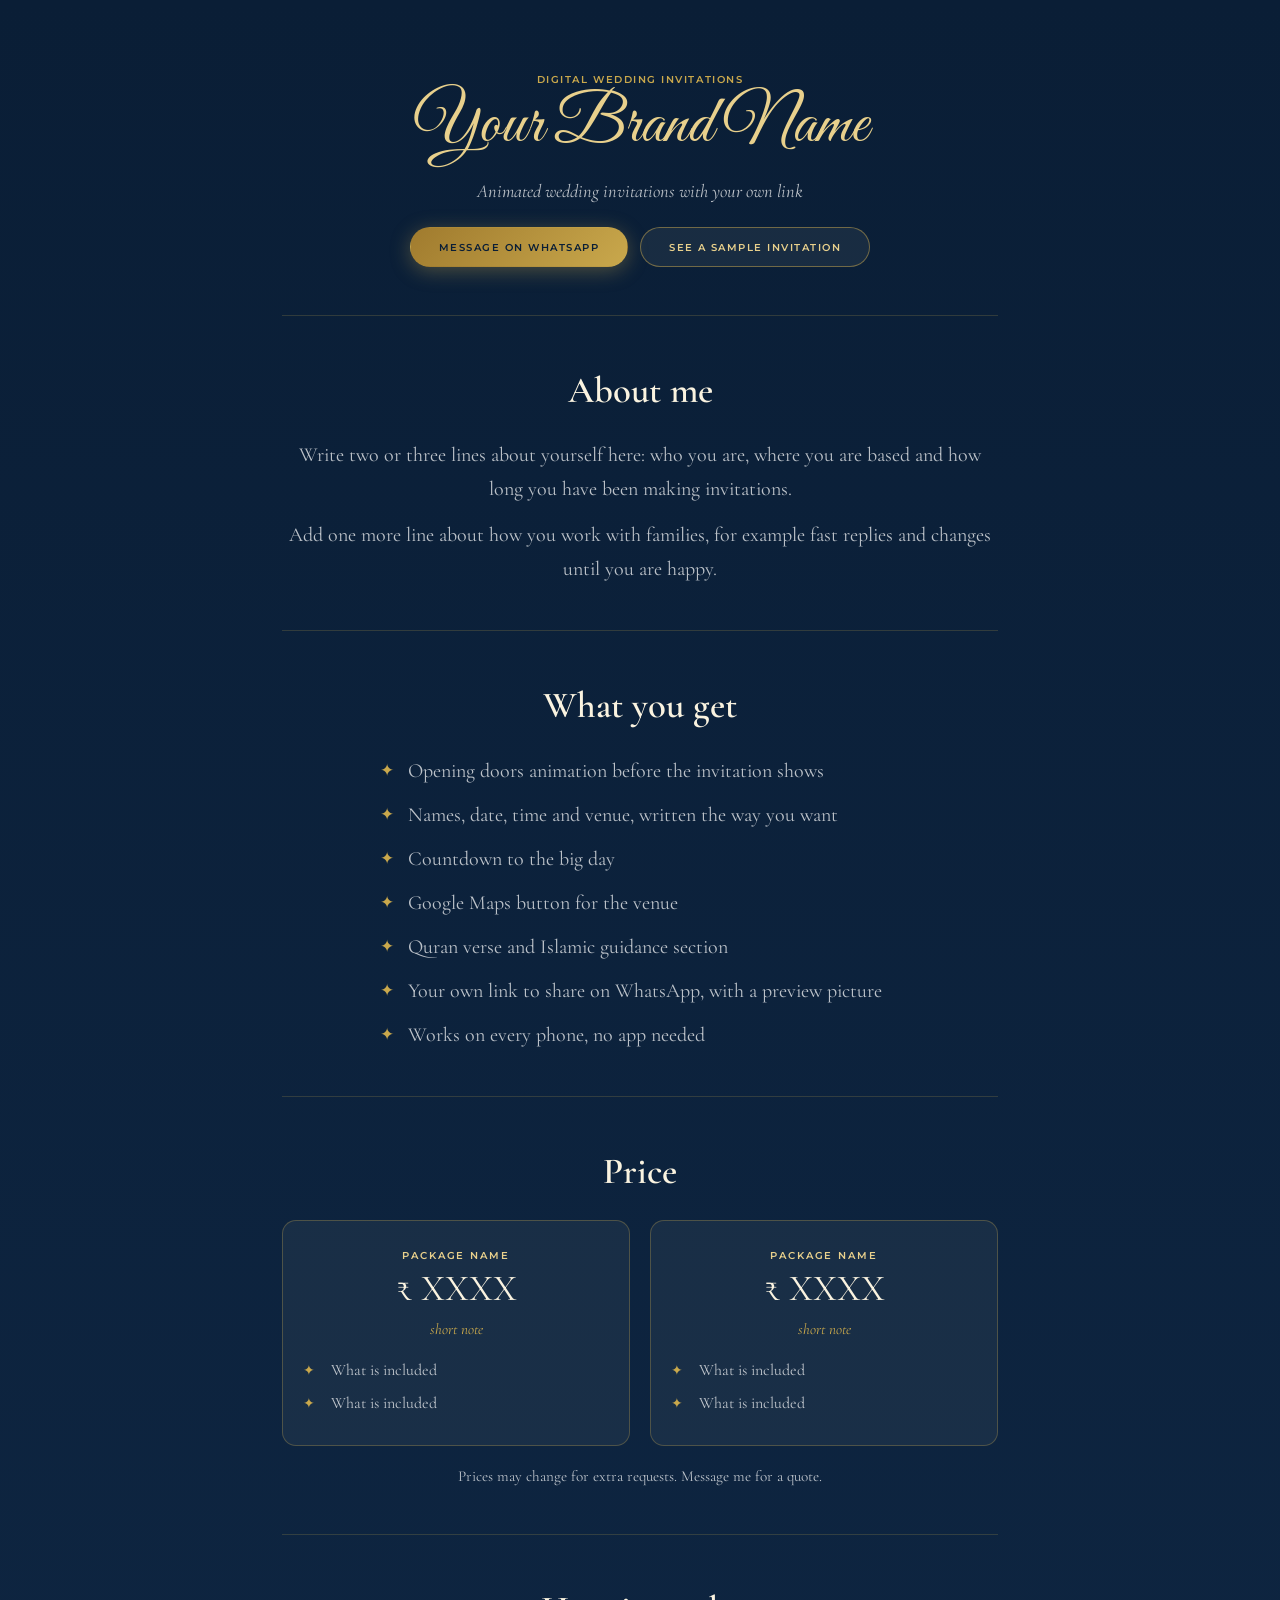
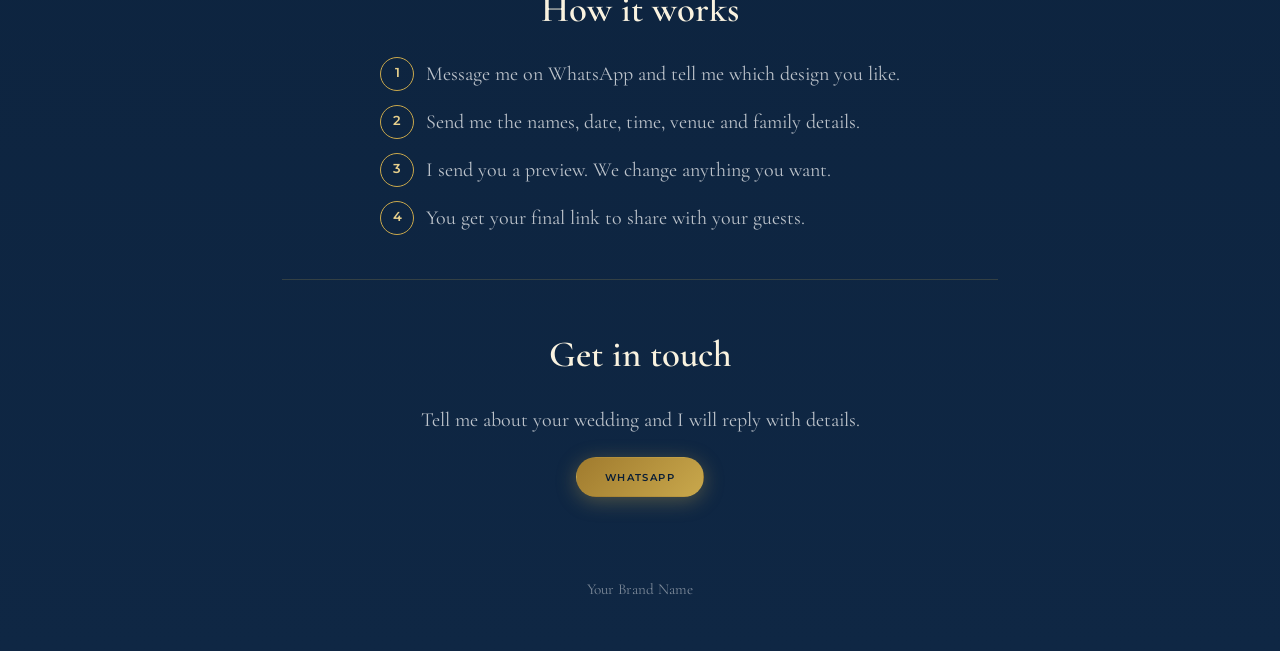
==== about.html @ e45a8a88 "Add files via upload" ====
<!doctype html>
<html lang="en">
<head>
<meta charset="utf-8">
<meta name="viewport" content="width=device-width, initial-scale=1">
<!-- EDIT: title and description (shown in Google and WhatsApp link previews) -->
<title>Digital Wedding Invitations | About and Pricing</title>
<meta name="description" content="Beautiful animated wedding invitations with a shareable link. See what is included and the price.">
<link rel="preconnect" href="https://fonts.googleapis.com">
<link rel="preconnect" href="https://fonts.gstatic.com" crossorigin>
<link href="https://fonts.googleapis.com/css2?family=Cormorant+Garamond:ital,wght@0,400;0,600;0,700;1,400&family=Great+Vibes&family=Montserrat:wght@500;600;700&display=swap" rel="stylesheet">
<style>
:root{--deep:#0a1e36;--navy:#0f2744;--card:#14335a;--gold:#c9a84c;--pale:#e8d08c;--cream:#faf3e0;--mute:rgba(255,255,255,.72)}
*{box-sizing:border-box;margin:0}
body{background:linear-gradient(180deg,var(--deep),var(--navy));color:#fff;font:20px/1.7 'Cormorant Garamond',Georgia,serif;text-align:center;min-height:100vh}
main{max-width:760px;margin:0 auto;padding:0 22px}
section{padding:44px 0;border-top:1px solid rgba(201,168,76,.2)}
.hero{border:0;padding:72px 0 48px}
.script{font:clamp(2.6rem,11vw,4.2rem)/1.15 'Great Vibes',cursive;color:var(--pale)}
.sans{font-family:'Montserrat',sans-serif;text-transform:uppercase;letter-spacing:.16em;font-weight:600}
.tag{margin-top:10px;color:var(--mute);font-style:italic;font-size:1.15rem}
h2{font-size:clamp(1.7rem,5vw,2.3rem);color:var(--cream);margin-bottom:16px;font-weight:600}
p{color:var(--mute)}
p+p{margin-top:12px}
ul{list-style:none;padding:0;display:grid;gap:10px;max-width:520px;margin:0 auto;text-align:left}
li{padding-left:28px;position:relative;color:var(--mute)}
li::before{content:"✦";position:absolute;left:0;color:var(--gold);font-size:.85em;top:.15em}
.grid{display:grid;grid-template-columns:repeat(auto-fit,minmax(230px,1fr));gap:20px;margin-top:8px}
.pkg{background:rgba(250,243,224,.05);border:1px solid rgba(201,168,76,.3);border-radius:14px;padding:28px 20px}
.pkg h3{font:600 .62rem 'Montserrat',sans-serif;letter-spacing:.2em;text-transform:uppercase;color:var(--pale)}
.price{font-size:2.3rem;color:var(--cream);margin:6px 0;line-height:1.2}
.note{font-size:.95rem;color:var(--gold);font-style:italic;margin-bottom:14px}
.pkg ul{font-size:1rem;gap:6px}
.steps{counter-reset:s;display:grid;gap:14px;max-width:520px;margin:0 auto;text-align:left}
.steps div{counter-increment:s;padding-left:46px;position:relative;color:var(--mute)}
.steps div::before{content:counter(s);position:absolute;left:0;top:0;width:32px;height:32px;border-radius:50%;border:1px solid var(--gold);color:var(--pale);font:600 .8rem/30px 'Montserrat',sans-serif;text-align:center}
.btns{display:flex;flex-wrap:wrap;gap:12px;justify-content:center;margin-top:20px}
.btn{display:inline-block;padding:13px 28px;border-radius:999px;border:1px solid rgba(201,168,76,.5);color:var(--pale);text-decoration:none;font:600 .62rem 'Montserrat',sans-serif;letter-spacing:.15em;text-transform:uppercase;background:rgba(250,243,224,.06);transition:all .3s}
.btn:hover{background:rgba(201,168,76,.18)}
.btn.main{background:linear-gradient(135deg,#a07b2e,var(--gold));color:var(--deep);border-color:transparent;box-shadow:0 4px 20px rgba(201,168,76,.35)}
:focus-visible{outline:2px solid var(--pale);outline-offset:3px}
footer{padding:36px 22px 48px;font-size:.95rem;color:rgba(255,255,255,.45)}
[hidden]{display:none!important}
</style>
</head>
<body>
<main>
  <section class="hero">
    <p class="sans" style="font-size:.6rem;color:var(--gold)">Digital wedding invitations</p>
    <h1 class="script" id="brand"></h1>
    <p class="tag" id="tagline"></p>
    <div class="btns"><a class="btn main" id="waTop" target="_blank" rel="noopener">Message on WhatsApp</a>
    <a class="btn" id="sample">See a sample invitation</a></div>
  </section>

  <section><h2>About me</h2><div id="about"></div></section>
  <section><h2>What you get</h2><ul id="included"></ul></section>
  <section><h2>Price</h2><div class="grid" id="packages"></div><p id="priceNote" style="margin-top:18px;font-size:.95rem"></p></section>
  <section><h2>How it works</h2><div class="steps" id="steps"></div></section>
  <section><h2>Get in touch</h2><p id="contactLine"></p>
    <div class="btns"><a class="btn main" id="wa" target="_blank" rel="noopener">WhatsApp</a>
    <a class="btn" id="ig" target="_blank" rel="noopener" hidden>Instagram</a>
    <a class="btn" id="call" hidden>Call</a></div></section>
</main>
<footer id="foot"></footer>

<script>
/* ============ EDIT ONLY THIS BLOCK ============ */
const C = {
  brand: "Your Brand Name",                         // your name or business name
  tagline: "Animated wedding invitations with your own link",
  about: [
    "Write two or three lines about yourself here: who you are, where you are based and how long you have been making invitations.",
    "Add one more line about how you work with families, for example fast replies and changes until you are happy."
  ],
  included: [                                       // one line each, add or delete freely
    "Opening doors animation before the invitation shows",
    "Names, date, time and venue, written the way you want",
    "Countdown to the big day",
    "Google Maps button for the venue",
    "Quran verse and Islamic guidance section",
    "Your own link to share on WhatsApp, with a preview picture",
    "Works on every phone, no app needed"
  ],
  packages: [                                       // add or delete packages freely
    { name: "Package name", price: "₹ XXXX", note: "short note", features: ["What is included", "What is included"] },
    { name: "Package name", price: "₹ XXXX", note: "short note", features: ["What is included", "What is included"] }
  ],
  priceNote: "Prices may change for extra requests. Message me for a quote.",
  steps: [
    "Message me on WhatsApp and tell me which design you like.",
    "Send me the names, date, time, venue and family details.",
    "I send you a preview. We change anything you want.",
    "You get your final link to share with your guests."
  ],
  contactLine: "Tell me about your wedding and I will reply with details.",
  whatsapp: "919999999999",                         // country code + number, no + or spaces
  phone: "",                                        // optional, example: +919999999999 (leave empty to hide)
  instagram: "",                                    // optional, handle without @ (leave empty to hide)
  sample: "./index.html",                           // link to the sample invitation
  waText: "Assalamu Alaikum! I saw your wedding invitation and would like to know more."
};
/* ============================================== */

const $ = id => document.getElementById(id);
const el = (tag, text, cls) => { const e = document.createElement(tag); if (text !== undefined) e.textContent = text; if (cls) e.className = cls; return e; };
document.title = C.brand + " | Digital Wedding Invitations";
$("brand").textContent = C.brand; $("tagline").textContent = C.tagline;
C.about.forEach(t => $("about").append(el("p", t)));
C.included.forEach(t => $("included").append(el("li", t)));
C.packages.forEach(p => {
  const d = el("div", undefined, "pkg"), u = el("ul");
  p.features.forEach(f => u.append(el("li", f)));
  d.append(el("h3", p.name), el("div", p.price, "price"), el("p", p.note, "note"), u);
  $("packages").append(d);
});
$("priceNote").textContent = C.priceNote;
C.steps.forEach(t => $("steps").append(el("div", t)));
$("contactLine").textContent = C.contactLine;
const wa = "https://wa.me/" + C.whatsapp + "?text=" + encodeURIComponent(C.waText);
$("wa").href = wa; $("waTop").href = wa; $("sample").href = C.sample;
if (C.instagram) { $("ig").href = "https://www.instagram.com/" + C.instagram + "/"; $("ig").hidden = false; }
if (C.phone) { $("call").href = "tel:" + C.phone; $("call").hidden = false; }
$("foot").textContent = C.brand;
</script>
</body>
</html>
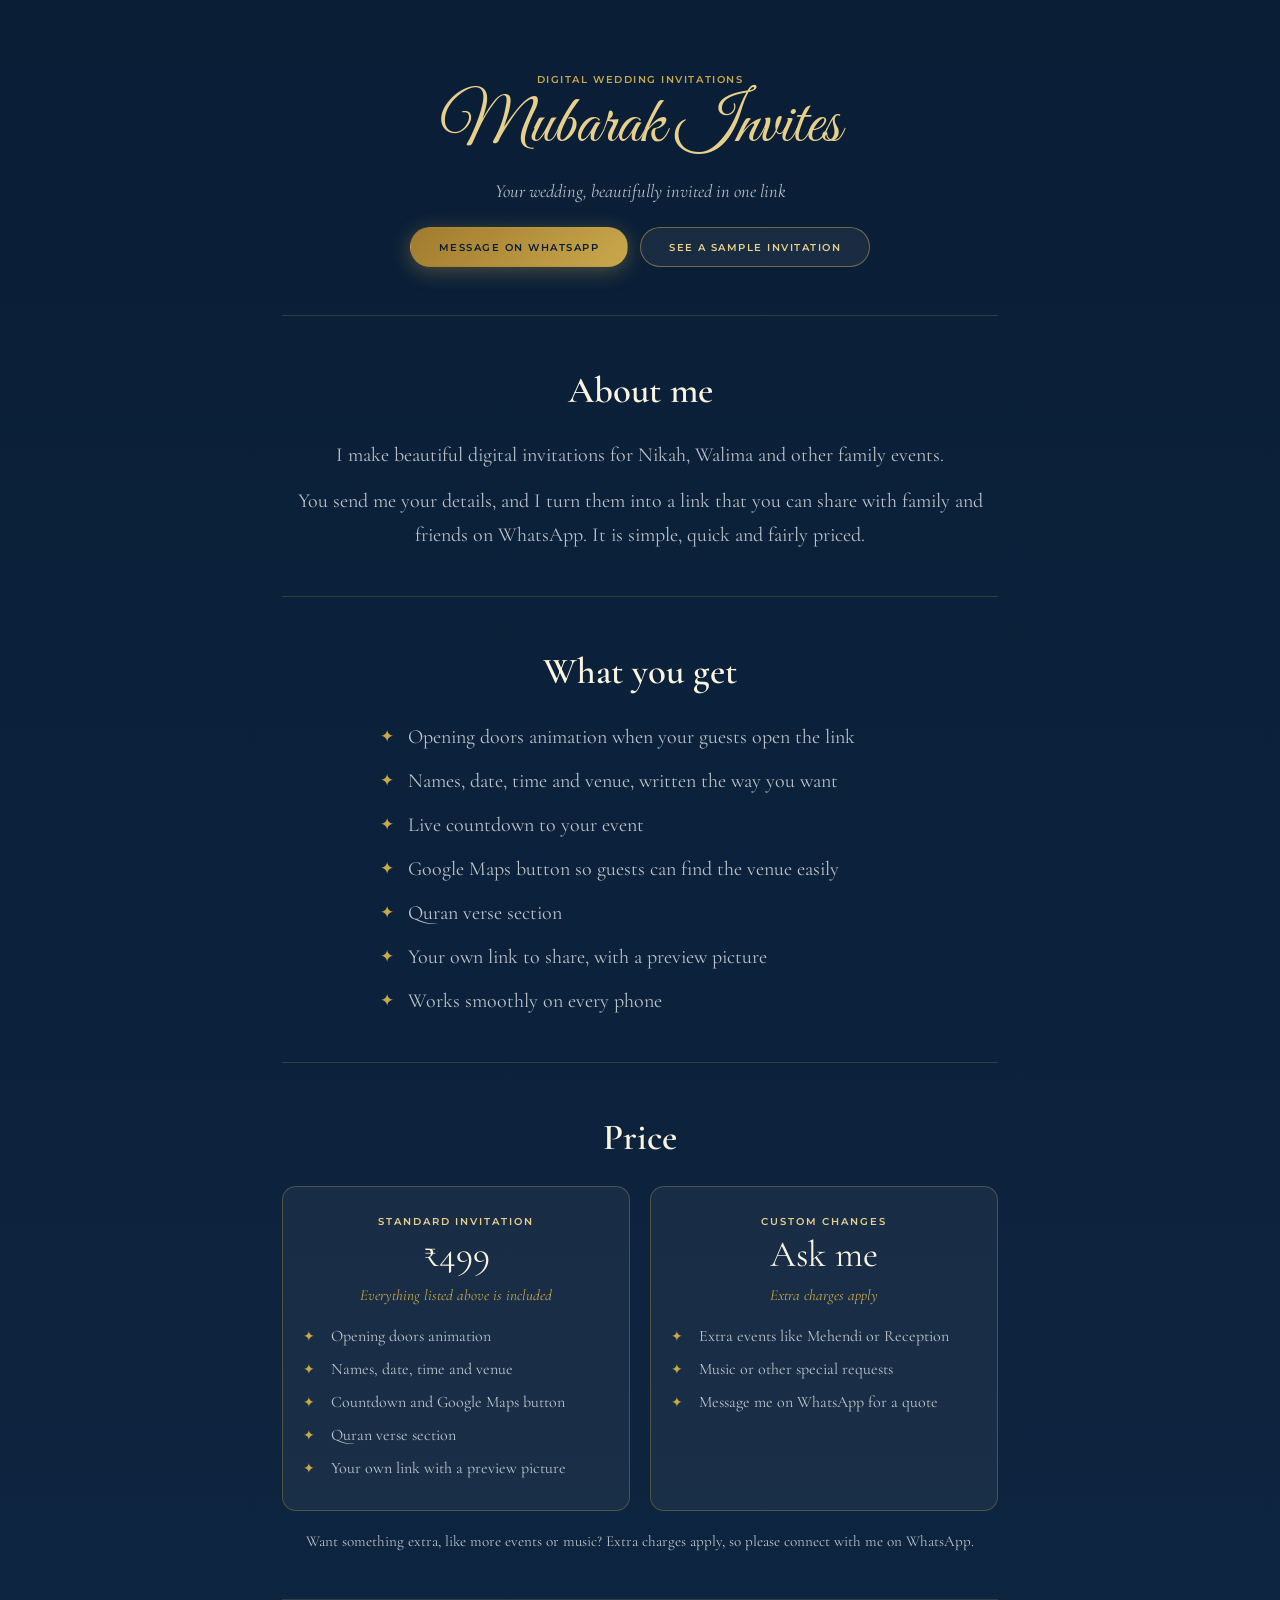
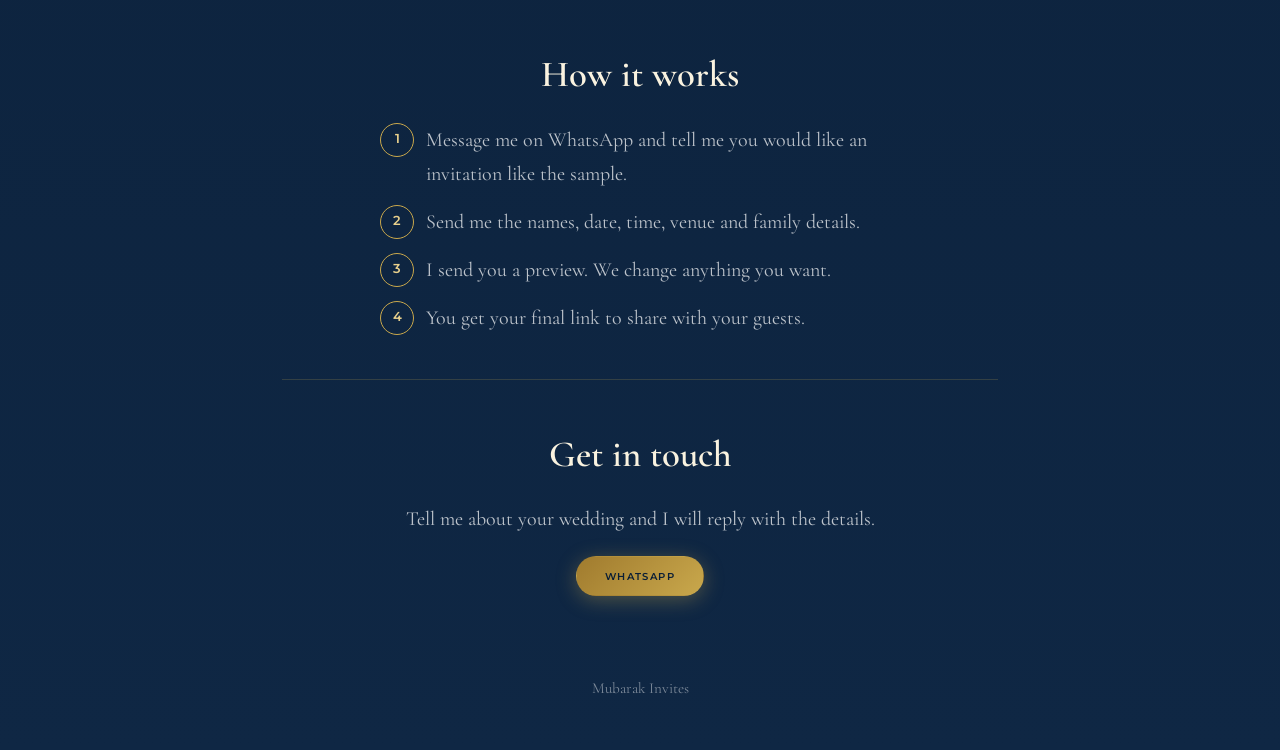
==== commit 0fb8323d: "Add files via upload" ====
--- a/about.html
+++ b/about.html
@@ -4,8 +4,11 @@
 <meta charset="utf-8">
 <meta name="viewport" content="width=device-width, initial-scale=1">
 <!-- EDIT: title and description (shown in Google and WhatsApp link previews) -->
-<title>Digital Wedding Invitations | About and Pricing</title>
-<meta name="description" content="Beautiful animated wedding invitations with a shareable link. See what is included and the price.">
+<title>Mubarak Invites | Digital Wedding Invitations</title>
+<meta name="description" content="Beautiful animated wedding invitations for ₹499, with your own link to share on WhatsApp.">
+<meta property="og:title" content="Mubarak Invites | Digital Wedding Invitations">
+<meta property="og:description" content="Beautiful animated wedding invitations for ₹499, with your own link to share on WhatsApp.">
+<meta property="og:type" content="website">
 <link rel="preconnect" href="https://fonts.googleapis.com">
 <link rel="preconnect" href="https://fonts.gstatic.com" crossorigin>
 <link href="https://fonts.googleapis.com/css2?family=Cormorant+Garamond:ital,wght@0,400;0,600;0,700;1,400&family=Great+Vibes&family=Montserrat:wght@500;600;700&display=swap" rel="stylesheet">
@@ -67,38 +70,40 @@
 <script>
 /* ============ EDIT ONLY THIS BLOCK ============ */
 const C = {
-  brand: "Your Brand Name",                         // your name or business name
-  tagline: "Animated wedding invitations with your own link",
+  brand: "Mubarak Invites",                         // your name or business name
+  tagline: "Your wedding, beautifully invited in one link",
   about: [
-    "Write two or three lines about yourself here: who you are, where you are based and how long you have been making invitations.",
-    "Add one more line about how you work with families, for example fast replies and changes until you are happy."
+    "I make beautiful digital invitations for Nikah, Walima and other family events.",
+    "You send me your details, and I turn them into a link that you can share with family and friends on WhatsApp. It is simple, quick and fairly priced."
   ],
   included: [                                       // one line each, add or delete freely
-    "Opening doors animation before the invitation shows",
+    "Opening doors animation when your guests open the link",
     "Names, date, time and venue, written the way you want",
-    "Countdown to the big day",
-    "Google Maps button for the venue",
-    "Quran verse and Islamic guidance section",
-    "Your own link to share on WhatsApp, with a preview picture",
-    "Works on every phone, no app needed"
+    "Live countdown to your event",
+    "Google Maps button so guests can find the venue easily",
+    "Quran verse section",
+    "Your own link to share, with a preview picture",
+    "Works smoothly on every phone"
   ],
   packages: [                                       // add or delete packages freely
-    { name: "Package name", price: "₹ XXXX", note: "short note", features: ["What is included", "What is included"] },
-    { name: "Package name", price: "₹ XXXX", note: "short note", features: ["What is included", "What is included"] }
+    { name: "Standard Invitation", price: "₹499", note: "Everything listed above is included",
+      features: ["Opening doors animation", "Names, date, time and venue", "Countdown and Google Maps button", "Quran verse section", "Your own link with a preview picture"] },
+    { name: "Custom Changes", price: "Ask me", note: "Extra charges apply",
+      features: ["Extra events like Mehendi or Reception", "Music or other special requests", "Message me on WhatsApp for a quote"] }
   ],
-  priceNote: "Prices may change for extra requests. Message me for a quote.",
+  priceNote: "Want something extra, like more events or music? Extra charges apply, so please connect with me on WhatsApp.",
   steps: [
-    "Message me on WhatsApp and tell me which design you like.",
+    "Message me on WhatsApp and tell me you would like an invitation like the sample.",
     "Send me the names, date, time, venue and family details.",
     "I send you a preview. We change anything you want.",
     "You get your final link to share with your guests."
   ],
-  contactLine: "Tell me about your wedding and I will reply with details.",
-  whatsapp: "919999999999",                         // country code + number, no + or spaces
-  phone: "",                                        // optional, example: +919999999999 (leave empty to hide)
+  contactLine: "Tell me about your wedding and I will reply with the details.",
+  whatsapp: "919156854860",                         // country code + number, no + or spaces
+  phone: "",                                        // optional, example: +919156854860 (leave empty to hide)
   instagram: "",                                    // optional, handle without @ (leave empty to hide)
   sample: "./index.html",                           // link to the sample invitation
-  waText: "Assalamu Alaikum! I saw your wedding invitation and would like to know more."
+  waText: "Assalamu Alaikum! I saw your sample invitation and I would like to make one for my wedding."
 };
 /* ============================================== */
 
